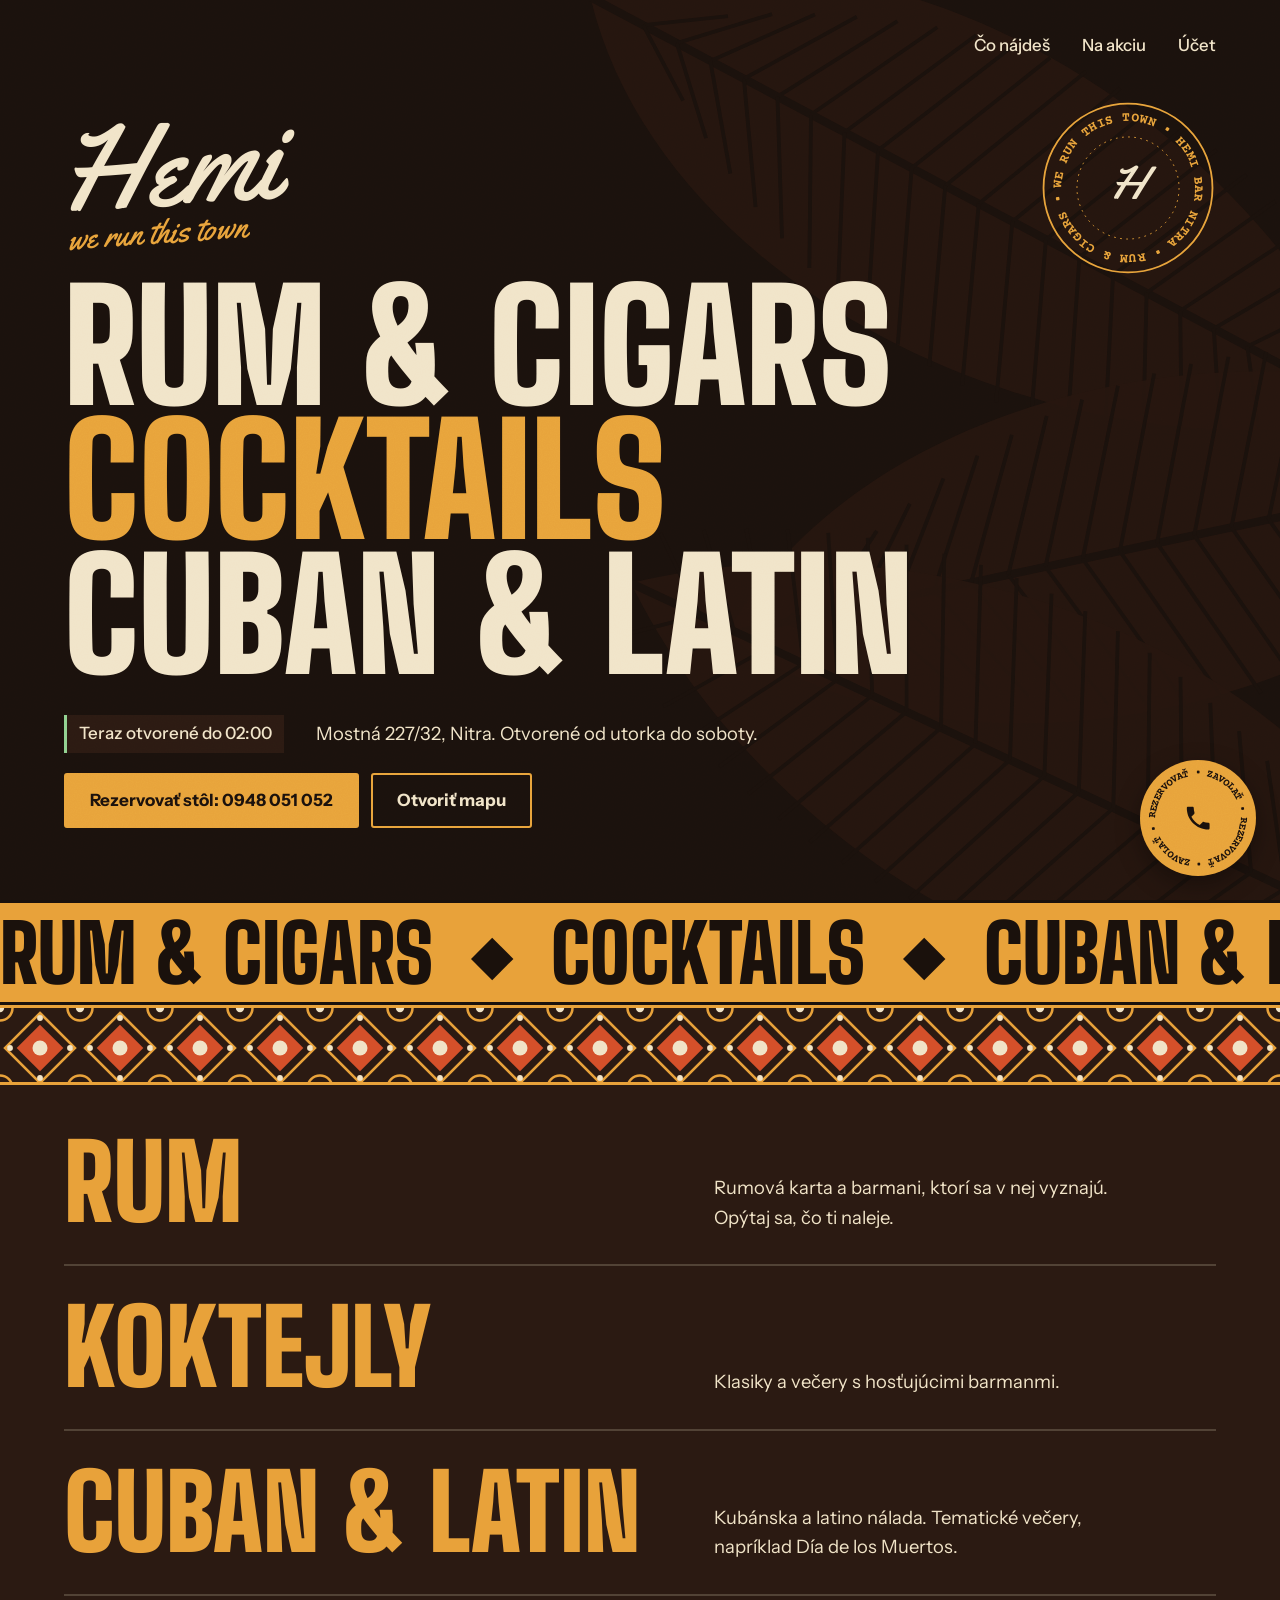
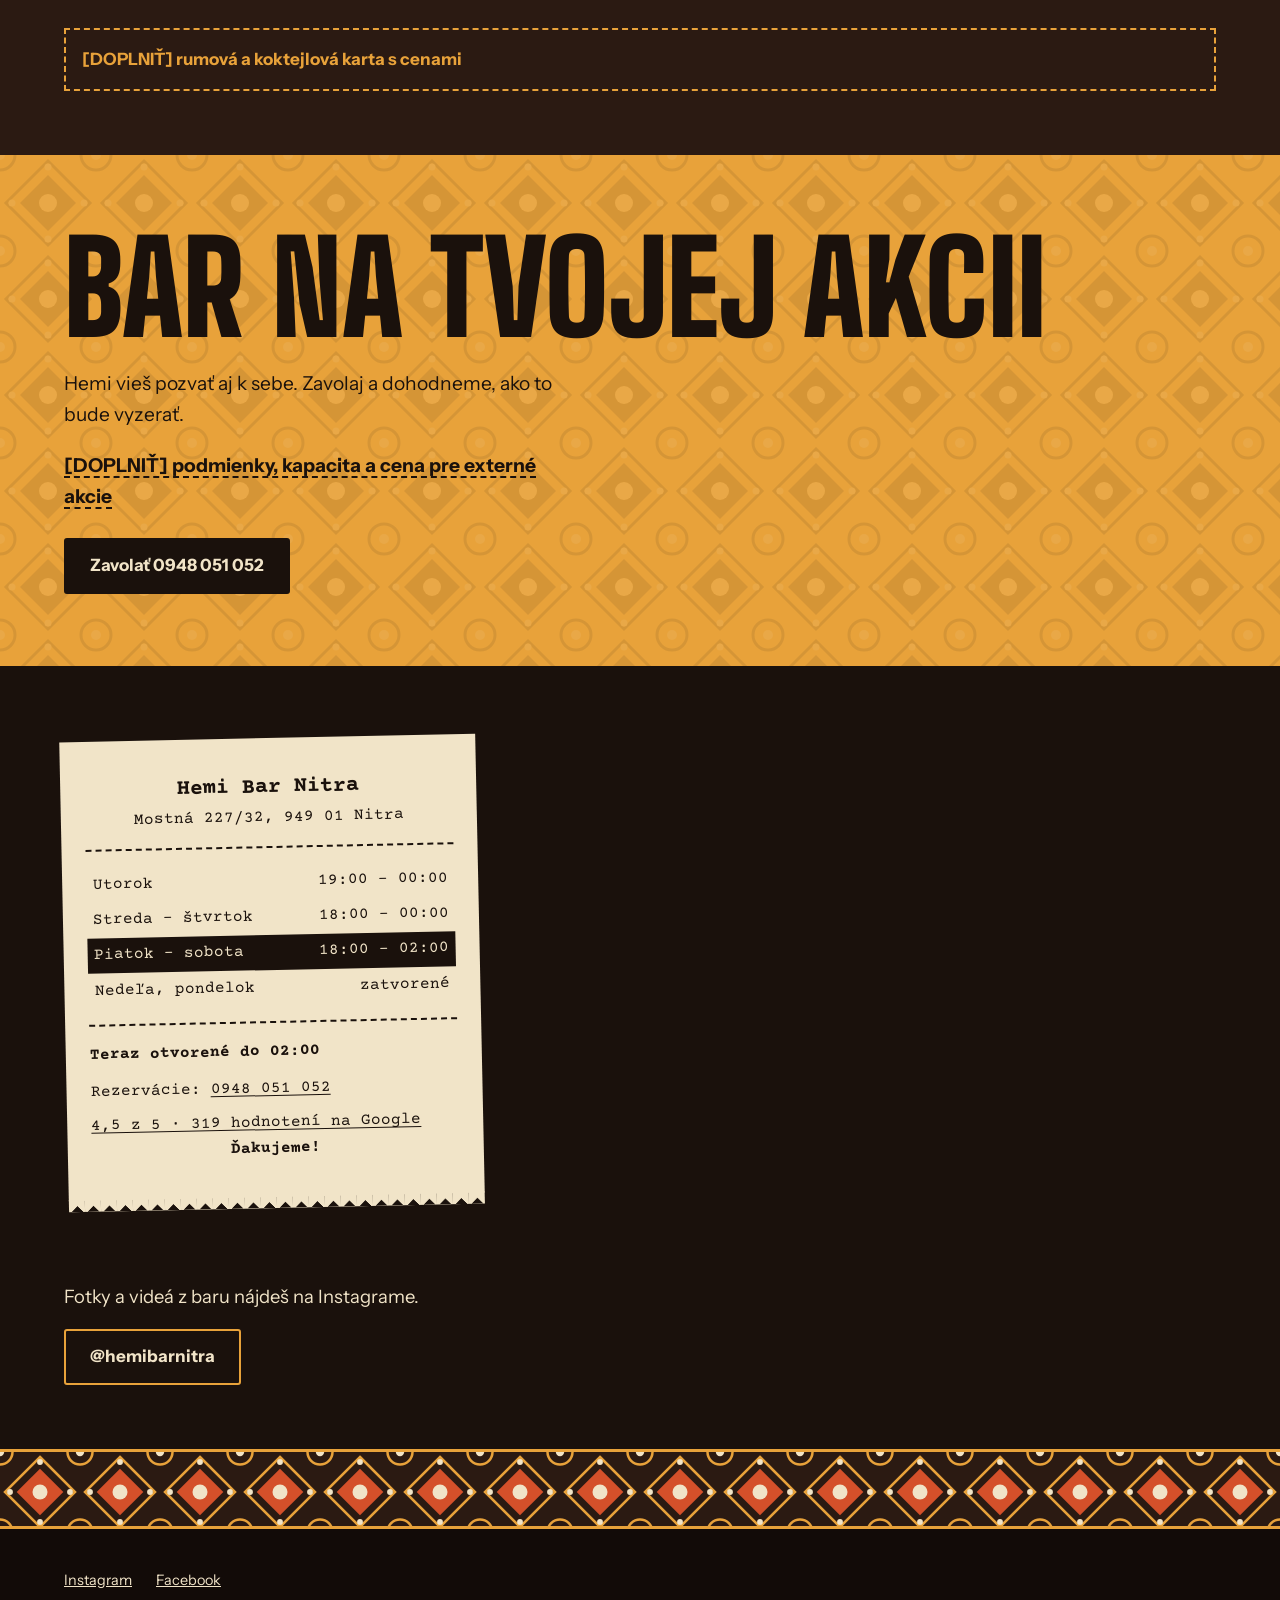
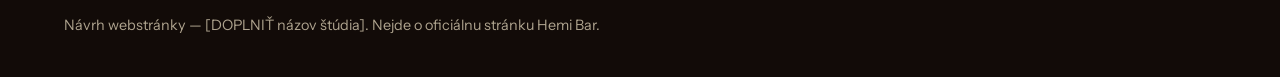
==== index.html @ 895ce1ed "Add Hemi Bar demo website Static HTML/CSS/JS demo site for Hemi Bar, Nitra: typographic poster hero," ====
<!doctype html>
<html lang="sk">
<head>
  <meta charset="utf-8">
  <meta name="viewport" content="width=device-width, initial-scale=1">
  <title>Hemi Bar Nitra | Rum, koktejly a kubánska atmosféra</title>
  <meta name="description" content="Hemi Bar na Mostnej ulici v Nitre. Rum, koktejly, kubánska a latino atmosféra. Otvorené od utorka do soboty, rezervácie na 0948 051 052.">
  <meta name="theme-color" content="#1a110c">
  <meta property="og:type" content="website">
  <meta property="og:locale" content="sk_SK">
  <meta property="og:title" content="Hemi Bar Nitra | Rum &amp; Cigars, Cocktails, Cuban &amp; Latin">
  <meta property="og:description" content="Mostná 227/32, Nitra. Rezervácie na 0948 051 052.">
  <link rel="preconnect" href="https://fonts.googleapis.com">
  <link rel="preconnect" href="https://fonts.gstatic.com" crossorigin>
  <link href="https://fonts.googleapis.com/css2?family=Big+Shoulders+Display:wght@800;900&family=Yellowtail&family=Courier+Prime:wght@400;700&family=Instrument+Sans:wght@400;500;700&display=swap" rel="stylesheet">
  <link rel="stylesheet" href="style.css">
  <link rel="stylesheet" href="motion.css">
  <script defer src="script.js"></script>
  <script defer src="motion.js"></script>
  <script type="application/ld+json">
  {
    "@context": "https://schema.org",
    "@type": "BarOrPub",
    "name": "Hemi Bar",
    "alternateName": "Bar Ernesto Hemingway",
    "telephone": "+421948051052",
    "priceRange": "5–30 €",
    "address": {
      "@type": "PostalAddress",
      "streetAddress": "Mostná 227/32",
      "postalCode": "949 01",
      "addressLocality": "Nitra",
      "addressCountry": "SK"
    },
    "geo": {
      "@type": "GeoCoordinates",
      "latitude": 48.3155273,
      "longitude": 18.0904256
    },
    "openingHoursSpecification": [
      { "@type": "OpeningHoursSpecification", "dayOfWeek": "Tuesday", "opens": "19:00", "closes": "00:00" },
      { "@type": "OpeningHoursSpecification", "dayOfWeek": ["Wednesday", "Thursday"], "opens": "18:00", "closes": "00:00" },
      { "@type": "OpeningHoursSpecification", "dayOfWeek": ["Friday", "Saturday"], "opens": "18:00", "closes": "02:00" }
    ],
    "sameAs": ["https://www.instagram.com/hemibarnitra/"]
  }
  </script>
</head>
<body>
  <a class="skip-link" href="#co">Preskočiť na obsah</a>

  <header class="topbar">
    <nav class="topbar-nav" aria-label="Hlavná navigácia">
      <a href="#co">Čo nájdeš</a>
      <a href="#akcia">Na akciu</a>
      <a href="#ucet">Účet</a>
    </nav>
  </header>

  <main id="top">
    <section class="poster">
      <img class="poster-leaf poster-leaf-a" src="assets/leaf.svg" width="330" height="200" alt="" aria-hidden="true">
      <img class="poster-leaf poster-leaf-b" src="assets/leaf.svg" width="330" height="200" alt="" aria-hidden="true">
      <img class="poster-leaf poster-leaf-c" src="assets/leaf.svg" width="330" height="200" alt="" aria-hidden="true">
      <svg class="badge" viewBox="0 0 200 200" aria-hidden="true" focusable="false">
        <defs>
          <path id="badge-circle" d="M100,100 m-76,0 a76,76 0 1,1 152,0 a76,76 0 1,1 -152,0"/>
        </defs>
        <circle cx="100" cy="100" r="96" fill="none" stroke="currentColor" stroke-width="2"/>
        <circle cx="100" cy="100" r="58" fill="none" stroke="currentColor" stroke-width="1" stroke-dasharray="2 5"/>
        <text class="badge-text"><textPath href="#badge-circle" textLength="470" lengthAdjust="spacing">we run this town • Hemi Bar Nitra • rum &amp; cigars •</textPath></text>
        <text class="badge-center" x="100" y="112" text-anchor="middle">H</text>
      </svg>
      <h1 class="poster-logo">Hemi<span class="poster-logo-sign">we run this town</span><span class="visually-hidden"> Bar Nitra</span></h1>
      <p class="poster-lines">
        <span>Rum &amp; Cigars</span>
        <span>Cocktails</span>
        <span>Cuban &amp; Latin</span>
      </p>
      <div class="poster-info">
        <p class="poster-status" data-open-status>Otváracie hodiny nižšie</p>
        <p class="poster-where">Mostná 227/32, Nitra. Otvorené od utorka do soboty.</p>
        <div class="actions">
          <a class="button button-amber" href="tel:+421948051052">Rezervovať stôl: 0948 051 052</a>
          <a class="button button-line" href="https://www.google.com/maps/search/?api=1&amp;query=Hemi+Bar+Mostná+227/32+Nitra" rel="noopener">Otvoriť mapu</a>
        </div>
      </div>
    </section>

    <div class="marquee" aria-hidden="true">
      <div class="marquee-track">
        <span>RUM &amp; CIGARS<i class="marquee-sep"></i>COCKTAILS<i class="marquee-sep"></i>CUBAN &amp; LATIN<i class="marquee-sep"></i>RUM &amp; CIGARS<i class="marquee-sep"></i>COCKTAILS<i class="marquee-sep"></i>CUBAN &amp; LATIN<i class="marquee-sep"></i></span>
        <span>RUM &amp; CIGARS<i class="marquee-sep"></i>COCKTAILS<i class="marquee-sep"></i>CUBAN &amp; LATIN<i class="marquee-sep"></i>RUM &amp; CIGARS<i class="marquee-sep"></i>COCKTAILS<i class="marquee-sep"></i>CUBAN &amp; LATIN<i class="marquee-sep"></i></span>
      </div>
    </div>

    <div class="tile-band" aria-hidden="true"></div>

    <section class="list" id="co">
      <h2 class="visually-hidden">Čo nájdeš v Hemi</h2>
      <article class="list-row" data-reveal>
        <h3>Rum</h3>
        <p>Rumová karta a barmani, ktorí sa v nej vyznajú. Opýtaj sa, čo ti naleje.</p>
      </article>
      <article class="list-row" data-reveal>
        <h3>Koktejly</h3>
        <p>Klasiky a večery s hosťujúcimi barmanmi.</p>
      </article>
      <article class="list-row" data-reveal>
        <h3>Cuban &amp; Latin</h3>
        <p>Kubánska a latino nálada. Tematické večery, napríklad Día de los Muertos.</p>
      </article>
      <p class="list-menu placeholder">[DOPLNIŤ] rumová a koktejlová karta s cenami</p>
    </section>

    <section class="event" id="akcia">
      <h2 data-reveal>Bar na tvojej akcii</h2>
      <p>Hemi vieš pozvať aj k sebe. Zavolaj a dohodneme, ako to bude vyzerať.</p>
      <p class="placeholder-on-amber">[DOPLNIŤ] podmienky, kapacita a cena pre externé akcie</p>
      <a class="button button-dark" href="tel:+421948051052">Zavolať 0948 051 052</a>
    </section>

    <section class="tab" id="ucet">
      <div class="receipt" data-reveal="fade" role="group" aria-label="Otváracie hodiny a kontakt">
        <p class="receipt-head">Hemi Bar Nitra</p>
        <p class="receipt-sub">Mostná 227/32, 949 01 Nitra</p>
        <dl class="hours">
          <div data-days="2"><dt>Utorok</dt><dd>19:00 – 00:00</dd></div>
          <div data-days="3 4"><dt>Streda – štvrtok</dt><dd>18:00 – 00:00</dd></div>
          <div data-days="5 6"><dt>Piatok – sobota</dt><dd>18:00 – 02:00</dd></div>
          <div data-days="0 1"><dt>Nedeľa, pondelok</dt><dd>zatvorené</dd></div>
        </dl>
        <p class="receipt-status" data-open-status>Otváracie hodiny vyššie</p>
        <p class="receipt-line">Rezervácie: <a href="tel:+421948051052">0948 051 052</a></p>
        <p class="receipt-line"><a href="https://www.google.com/maps/place/Hemi+Bar/@48.3155273,18.0904256,17z" rel="noopener">4,5 z 5 · 319 hodnotení na Google</a></p>
        <p class="receipt-thanks">Ďakujeme!</p>
      </div>
      <iframe class="map" title="Mapa: Hemi Bar, Mostná 227/32, Nitra" loading="lazy"
              src="https://www.google.com/maps?q=48.3155273,18.0904256&amp;z=17&amp;output=embed"></iframe>
    </section>

    <section class="gallery-note">
      <p>Fotky a videá z baru nájdeš na Instagrame.</p>
      <a class="button button-line" href="https://www.instagram.com/hemibarnitra/" rel="noopener">@hemibarnitra</a>
    </section>
  </main>

  <div class="tile-band" aria-hidden="true"></div>

  <footer class="footer">
    <p class="footer-social">
      <a href="https://www.instagram.com/hemibarnitra/" rel="noopener">Instagram</a>
      <a href="https://www.facebook.com/search/pages?q=Hemi%20bar%20Nitra" rel="noopener">Facebook</a>
    </p>
    <p class="footer-note">Návrh webstránky — [DOPLNIŤ názov štúdia]. Nejde o oficiálnu stránku Hemi Bar.</p>
  </footer>

  <a class="orb" href="tel:+421948051052" rel="noopener" aria-label="Zavolať a rezervovať stôl">
    <svg class="orb-ring" viewBox="0 0 120 120" aria-hidden="true" focusable="false">
      <defs>
        <path id="orb-path" d="M60,60 m-44,0 a44,44 0 1,1 88,0 a44,44 0 1,1 -88,0"/>
      </defs>
      <text><textPath href="#orb-path" textLength="270" lengthAdjust="spacing">Rezervovať • Zavolať • Rezervovať • Zavolať •</textPath></text>
    </svg>
    <svg class="orb-icon" viewBox="0 0 24 24" aria-hidden="true" focusable="false"><path d="M6.62 10.79c1.44 2.83 3.76 5.14 6.59 6.59l2.2-2.2c.27-.27.67-.36 1.02-.24 1.12.37 2.33.57 3.57.57.55 0 1 .45 1 1V20c0 .55-.45 1-1 1-9.39 0-17-7.61-17-17 0-.55.45-1 1-1h3.5c.55 0 1 .45 1 1 0 1.25.2 2.45.57 3.57.11.35.03.74-.25 1.02l-2.2 2.2z" fill="currentColor"/></svg>
  </a>

  <nav class="dock" aria-label="Rýchle akcie">
    <a class="button button-amber" href="tel:+421948051052">Zavolať a rezervovať</a>
    <a class="button button-line" href="https://www.google.com/maps/search/?api=1&amp;query=Hemi+Bar+Mostná+227/32+Nitra" rel="noopener">Mapa</a>
  </nav>
</body>
</html>
---- style.css ----
:root {
  --tobacco: #1a110c;
  --tobacco-deep: #120b08;
  --brick: #2b1a12;
  --amber: #e8a23a;
  --cream: #f1e4c8;
  --rum-red: #d4502a;
  --font-poster: "Big Shoulders Display", "Impact", sans-serif;
  --font-script: "Yellowtail", cursive;
  --font-type: "Courier Prime", "Courier New", monospace;
  --font-body: "Instrument Sans", "Segoe UI", sans-serif;
  --gutter: 1.25rem;
  --dock-height: 4.75rem;
}

*,
*::before,
*::after {
  box-sizing: border-box;
}

html {
  scroll-behavior: smooth;
  scroll-padding-top: 4rem;
}

body {
  margin: 0;
  padding-bottom: var(--dock-height);
  background: var(--tobacco);
  color: var(--cream);
  font-family: var(--font-body);
  font-size: 1.0625rem;
  line-height: 1.6;
}

a {
  color: inherit;
}

:focus-visible {
  outline: 3px solid var(--amber);
  outline-offset: 3px;
}

h1,
h2,
h3 {
  margin: 0;
  font-weight: 900;
}

h2,
h3 {
  font-family: var(--font-poster);
  line-height: 0.95;
  text-transform: uppercase;
}

p {
  margin: 0 0 1em;
}

.visually-hidden {
  position: absolute;
  width: 1px;
  height: 1px;
  overflow: hidden;
  clip-path: inset(50%);
  white-space: nowrap;
}

.skip-link {
  position: absolute;
  left: var(--gutter);
  top: -4rem;
  z-index: 20;
  padding: 0.75rem 1rem;
  background: var(--amber);
  color: var(--tobacco);
}

.skip-link:focus {
  top: 0.75rem;
}

.topbar {
  position: absolute;
  inset: 0 0 auto 0;
  z-index: 10;
  display: flex;
  align-items: center;
  justify-content: flex-end;
  padding: 1rem var(--gutter);
}

.topbar-nav {
  display: flex;
  gap: 1.1rem;
  font-weight: 500;
  font-size: 0.95rem;
}

.topbar-nav a {
  display: inline-block;
  padding: 0.5rem 0;
  text-decoration: none;
}

.topbar-nav a:hover {
  color: var(--amber);
}

.button {
  display: inline-flex;
  align-items: center;
  justify-content: center;
  min-height: 3.25rem;
  padding: 0.75rem 1.5rem;
  border: 2px solid var(--amber);
  border-radius: 3px;
  font-weight: 700;
  text-decoration: none;
  text-align: center;
  transition: background-color 0.2s, color 0.2s;
}

.button-amber {
  background: var(--amber);
  color: var(--tobacco);
}

.button-amber:hover {
  background: var(--cream);
  border-color: var(--cream);
}

.button-line {
  background: transparent;
  color: var(--cream);
}

.button-line:hover {
  background: var(--amber);
  color: var(--tobacco);
}

.button-dark {
  background: var(--tobacco);
  border-color: var(--tobacco);
  color: var(--cream);
}

.button-dark:hover {
  background: transparent;
  color: var(--tobacco);
}

.actions {
  display: flex;
  flex-wrap: wrap;
  gap: 0.75rem;
}

.poster {
  display: flex;
  flex-direction: column;
  justify-content: center;
  min-height: 100svh;
  padding: 5rem var(--gutter) 2rem;
}

.poster-logo {
  display: flex;
  flex-direction: column;
  align-self: flex-start;
  margin-bottom: 1.5rem;
  font-family: var(--font-script);
  font-size: clamp(4rem, min(14vw, 13vh), 8rem);
  font-weight: 400;
  line-height: 0.9;
  transform: rotate(-4deg);
  transform-origin: left bottom;
}

.poster-logo-sign {
  margin-left: 0.15em;
  font-size: 0.28em;
  color: var(--amber);
}

.poster-lines {
  display: flex;
  flex-direction: column;
  margin: 0;
  font-family: var(--font-poster);
  font-size: clamp(3.4rem, min(15.5vw, 17vh), 12rem);
  font-weight: 900;
  line-height: 0.88;
  text-transform: uppercase;
}

.poster-lines span {
  display: block;
  animation: slide-in 0.7s ease-out both;
}

.poster-lines span:nth-child(1) {
  color: var(--cream);
}

.poster-lines span:nth-child(2) {
  color: var(--amber);
  animation-delay: 0.12s;
}

.poster-lines span:nth-child(3) {
  color: var(--cream);
  animation-delay: 0.24s;
}

.poster-info {
  margin-top: 2rem;
}

.poster-status {
  display: inline-block;
  margin-bottom: 0.75rem;
  padding: 0.35rem 0.75rem;
  border-left: 3px solid var(--rum-red);
  background: var(--brick);
  font-weight: 500;
}

[data-open="true"] {
  border-left-color: #8fd18f;
}

.poster-where {
  max-width: 28rem;
  font-size: 1.15rem;
}

.poster .actions {
  display: none;
}

.list {
  padding: 1rem var(--gutter) 4rem;
  background: var(--brick);
}

.list-row {
  display: grid;
  gap: 0.5rem;
  padding: 2rem 0;
  border-bottom: 2px solid rgba(241, 228, 200, 0.2);
}

.list-row h3 {
  font-size: clamp(3.25rem, 13vw, 6.5rem);
  color: var(--amber);
}

.list-row p {
  max-width: 28rem;
  margin: 0;
  font-size: 1.15rem;
}

.placeholder,
.placeholder-on-amber {
  font-weight: 700;
}

.list-menu {
  margin: 2rem 0 0;
  padding: 1rem;
  border: 2px dashed var(--amber);
  color: var(--amber);
}

.event {
  padding: 4.5rem var(--gutter);
  background: var(--amber);
  color: var(--tobacco);
}

.event h2 {
  font-size: clamp(3.5rem, 14vw, 8rem);
}

.event p {
  max-width: 32rem;
  margin-top: 1.25rem;
  font-size: 1.2rem;
}

.placeholder-on-amber {
  font-size: 1rem;
  text-decoration: underline dashed;
  text-underline-offset: 0.25em;
}

.event .button {
  margin-top: 0.5rem;
}

.tab {
  display: grid;
  gap: 3.5rem;
  padding: 4.5rem var(--gutter) 3rem;
  background: var(--tobacco);
}

.receipt {
  position: relative;
  width: 100%;
  max-width: 26rem;
  padding: 2rem 1.5rem 2.25rem;
  background: var(--cream);
  color: var(--tobacco);
  font-family: var(--font-type);
  font-size: 0.9rem;
  transform: rotate(-1.2deg);
}

.receipt::after {
  content: "";
  position: absolute;
  top: calc(100% - 1px);
  left: 0;
  right: 0;
  height: 0.75rem;
  background:
    linear-gradient(135deg, var(--cream) 50%, transparent 50%) 0 0 / 1rem 0.75rem,
    linear-gradient(225deg, var(--cream) 50%, transparent 50%) 0 0 / 1rem 0.75rem;
}

.receipt p {
  margin: 0;
}

.receipt-head {
  font-weight: 700;
  font-size: 1.35rem;
  text-align: center;
}

.receipt-sub {
  padding-bottom: 1rem;
  border-bottom: 2px dashed var(--tobacco);
  text-align: center;
}

.hours {
  margin: 0;
  padding: 1rem 0;
  border-bottom: 2px dashed var(--tobacco);
}

.hours div {
  display: flex;
  justify-content: space-between;
  gap: 1rem;
  padding: 0.3rem 0.4rem;
}

.hours dt,
.hours dd {
  margin: 0;
}

.hours .is-today {
  background: var(--tobacco);
  color: var(--cream);
}

.receipt-status {
  padding: 1rem 0 0.25rem;
  font-weight: 700;
}

.receipt-status[data-open] {
  border-left: 0;
}

.receipt-line {
  padding-top: 0.5rem;
}

.receipt-line a {
  text-underline-offset: 0.2em;
}

.receipt-thanks {
  margin-top: 1.25rem;
  font-weight: 700;
  text-align: center;
}

.map {
  display: block;
  width: 100%;
  height: 22rem;
  border: 0;
  filter: sepia(0.5) saturate(0.8) brightness(0.9);
}

.gallery-note {
  padding: 1rem var(--gutter) 4rem;
  background: var(--tobacco);
}

.gallery-note p {
  font-size: 1.15rem;
}

.footer {
  padding: 2rem var(--gutter) 2.5rem;
  background: var(--tobacco-deep);
  font-size: 0.9rem;
}

.footer-social {
  display: flex;
  gap: 1.5rem;
}

.footer-social a {
  display: inline-block;
  padding: 0.5rem 0;
}

.footer-note {
  margin: 0.5rem 0 0;
  color: rgba(241, 228, 200, 0.7);
}

.dock {
  position: fixed;
  inset: auto 0 0 0;
  z-index: 15;
  display: grid;
  grid-template-columns: 1.6fr 1fr;
  gap: 0.75rem;
  padding: 0.75rem var(--gutter) calc(0.75rem + env(safe-area-inset-bottom));
  background: var(--tobacco-deep);
  border-top: 2px solid var(--amber);
}

@keyframes slide-in {
  from {
    opacity: 0;
    transform: translateX(-2rem);
  }
  to {
    opacity: 1;
    transform: none;
  }
}

@media (min-width: 48rem) {
  :root {
    --gutter: 3rem;
  }

  body {
    padding-bottom: 0;
  }

  .dock {
    display: none;
  }

  .topbar {
    padding-top: 1.5rem;
  }

  .receipt {
    font-size: 1rem;
  }

  .topbar-nav {
    gap: 2rem;
    font-size: 1.05rem;
  }

  .poster-info {
    display: grid;
    grid-template-columns: max-content 1fr;
    align-items: center;
    column-gap: 2rem;
  }

  .poster-status {
    margin-bottom: 0;
  }

  .poster-where {
    margin: 0;
  }

  .poster .actions {
    display: flex;
    grid-column: 1 / -1;
    margin-top: 1.25rem;
  }

  .list-row {
    grid-template-columns: minmax(0, 1.2fr) minmax(0, 1fr);
    align-items: end;
    gap: 3rem;
  }

  .tab {
    grid-template-columns: minmax(0, 26rem) minmax(0, 1fr);
    align-items: start;
    gap: 4rem;
  }

  .map {
    height: 30rem;
  }
}

@media (min-width: 75rem) {
  :root {
    --gutter: max(4rem, calc((100vw - 76rem) / 2));
  }
}

@media (prefers-reduced-motion: reduce) {
  html {
    scroll-behavior: auto;
  }

  .poster-lines span {
    animation: none;
  }

  .button {
    transition: none;
  }
}

body::after {
  content: "";
  position: fixed;
  inset: 0;
  z-index: 30;
  pointer-events: none;
  background: url("assets/grain.svg");
  opacity: 0.08;
  mix-blend-mode: overlay;
}

.poster {
  position: relative;
  overflow: hidden;
}

.poster > *:not(.poster-leaf):not(.badge) {
  position: relative;
  z-index: 1;
}

.poster-leaf {
  position: absolute;
  z-index: 0;
  width: 150vw;
  max-width: 62rem;
  height: auto;
  opacity: 0.9;
  pointer-events: none;
}

.poster-leaf-a {
  top: -6rem;
  right: -40vw;
  transform: rotate(28deg);
}

.poster-leaf-b {
  top: 28%;
  right: -62vw;
  transform: rotate(-12deg);
}

.poster-leaf-c {
  bottom: -8rem;
  right: -50vw;
  transform: rotate(205deg);
}

.badge {
  position: absolute;
  top: 5.25rem;
  right: var(--gutter);
  z-index: 2;
  width: clamp(6.5rem, 26vw, 11rem);
  height: auto;
  color: var(--amber);
  animation: spin 48s linear infinite;
}

.badge-text {
  fill: currentColor;
  font-family: var(--font-type);
  font-size: 15px;
  font-weight: 700;
  text-transform: uppercase;
}

.badge-center {
  fill: var(--cream);
  font-family: var(--font-script);
  font-size: 54px;
}

.tile-band {
  height: 4rem;
  background: url("assets/tile.svg") 0 0 / 64px 64px repeat-x;
  border-block: 3px solid var(--amber);
}

.list-row h3 {
  transition: color 0.25s, transform 0.25s;
}

.list-row:hover h3 {
  color: var(--cream);
  transform: translateX(0.5rem);
}

.event {
  position: relative;
  overflow: hidden;
}

.event::before {
  content: "";
  position: absolute;
  inset: 0;
  background: url("assets/tile-on-amber.svg") 0 0 / 96px 96px;
  opacity: 0.09;
  pointer-events: none;
}

.event > * {
  position: relative;
}

@keyframes spin {
  to {
    transform: rotate(360deg);
  }
}

@media (min-width: 48rem) {
  .poster-leaf {
    width: 70vw;
  }

  .poster-leaf-a {
    top: -4rem;
    right: -12vw;
  }

  .poster-leaf-b {
    top: 30%;
    right: -26vw;
  }

  .poster-leaf-c {
    bottom: -9rem;
    right: -16vw;
  }

  .badge {
    top: 6.25rem;
  }

  .tile-band {
    height: 5rem;
    background-size: 80px 80px;
  }
}

@media (prefers-reduced-motion: reduce) {
  .badge {
    animation: none;
  }

  .list-row h3 {
    transition: none;
  }
}

:root {
  --accent: var(--amber);
  --accent-ink: var(--tobacco);
  --accent-hover: var(--cream);
  --cursor-color: var(--amber);
  --orb-font: var(--font-type);
  --marquee-duration: 32s;
}

.marquee {
  padding: 0.35rem 0;
  border-block: 3px solid var(--tobacco);
  background: var(--amber);
  color: var(--tobacco);
}

.marquee-track span {
  font-family: var(--font-poster);
  font-size: clamp(2.25rem, 7vw, 5rem);
  font-weight: 900;
  line-height: 1.1;
  text-transform: uppercase;
}

.marquee-sep {
  display: inline-block;
  width: 0.38em;
  height: 0.38em;
  margin: 0 0.55em 0.12em;
  background: var(--tobacco);
  transform: rotate(45deg);
}

.receipt {
  --rest-transform: rotate(-1.2deg);
  transform: var(--rest-transform);
}

.badge {
  animation: none;
}
---- motion.css ----
.js [data-reveal] {
  opacity: 0;
  transform: translateY(1.5rem);
  transition: opacity 0.8s ease-out, transform 0.8s ease-out, clip-path 1.1s cubic-bezier(0.2, 0.7, 0.2, 1);
  transition-delay: calc(var(--reveal-order, 0) * 130ms);
}

.js [data-reveal="fade"] {
  transform: var(--rest-transform, none);
}

.js [data-reveal="wipe"] {
  opacity: 1;
  transform: var(--rest-transform, none);
  clip-path: inset(100% 0 0 0);
}

.js [data-reveal].is-revealed {
  opacity: 1;
  transform: var(--rest-transform, none);
}

.js [data-reveal="wipe"].is-revealed {
  clip-path: inset(0);
}

.cursor {
  position: fixed;
  top: 0;
  left: 0;
  z-index: 40;
  width: 2.25rem;
  height: 2.25rem;
  margin: -1.125rem 0 0 -1.125rem;
  border: 1.5px solid var(--cursor-color);
  border-radius: 50%;
  opacity: 0;
  pointer-events: none;
  transition: opacity 0.3s, width 0.25s, height 0.25s, margin 0.25s, background-color 0.25s;
}

.cursor::after {
  content: "";
  position: absolute;
  top: 50%;
  left: 50%;
  width: 0.3rem;
  height: 0.3rem;
  margin: -0.15rem 0 0 -0.15rem;
  border-radius: 50%;
  background: var(--cursor-color);
}

.has-custom-cursor,
.has-custom-cursor * {
  cursor: none;
}

.cursor.is-visible {
  opacity: 1;
}

.cursor.is-active {
  width: 4rem;
  height: 4rem;
  margin: -2rem 0 0 -2rem;
  background: color-mix(in srgb, var(--cursor-color) 20%, transparent);
}

.marquee {
  overflow: hidden;
  white-space: nowrap;
}

.marquee-track {
  display: flex;
  width: max-content;
  animation: marquee var(--marquee-duration, 45s) linear infinite;
}

.orb {
  display: none;
}

@keyframes marquee {
  to {
    transform: translateX(-50%);
  }
}

@keyframes orb-spin {
  to {
    transform: rotate(360deg);
  }
}

@media (min-width: 48rem) {
  .orb {
    position: fixed;
    right: 1.5rem;
    bottom: 1.5rem;
    z-index: 25;
    display: grid;
    place-items: center;
    width: 7.25rem;
    height: 7.25rem;
    border-radius: 50%;
    background: var(--accent);
    color: var(--accent-ink);
    text-decoration: none;
    box-shadow: 0 0.5rem 1.5rem rgba(0, 0, 0, 0.35);
    transition: background-color 0.2s;
  }

  .orb:hover {
    background: var(--accent-hover);
    color: var(--accent-hover-ink, var(--accent-ink));
  }

  .orb-ring {
    position: absolute;
    inset: 0;
    width: 100%;
    height: 100%;
    animation: orb-spin 22s linear infinite;
  }

  .orb-ring text {
    fill: currentColor;
    font-family: var(--orb-font);
    font-size: 11px;
    font-weight: 700;
    letter-spacing: 0.04em;
    text-transform: uppercase;
  }

  .orb-icon {
    position: relative;
    width: 1.9rem;
    height: 1.9rem;
  }
}

@media (prefers-reduced-motion: reduce) {
  .marquee-track,
  .orb-ring {
    animation: none;
  }

  .orb {
    transition: none;
  }
}
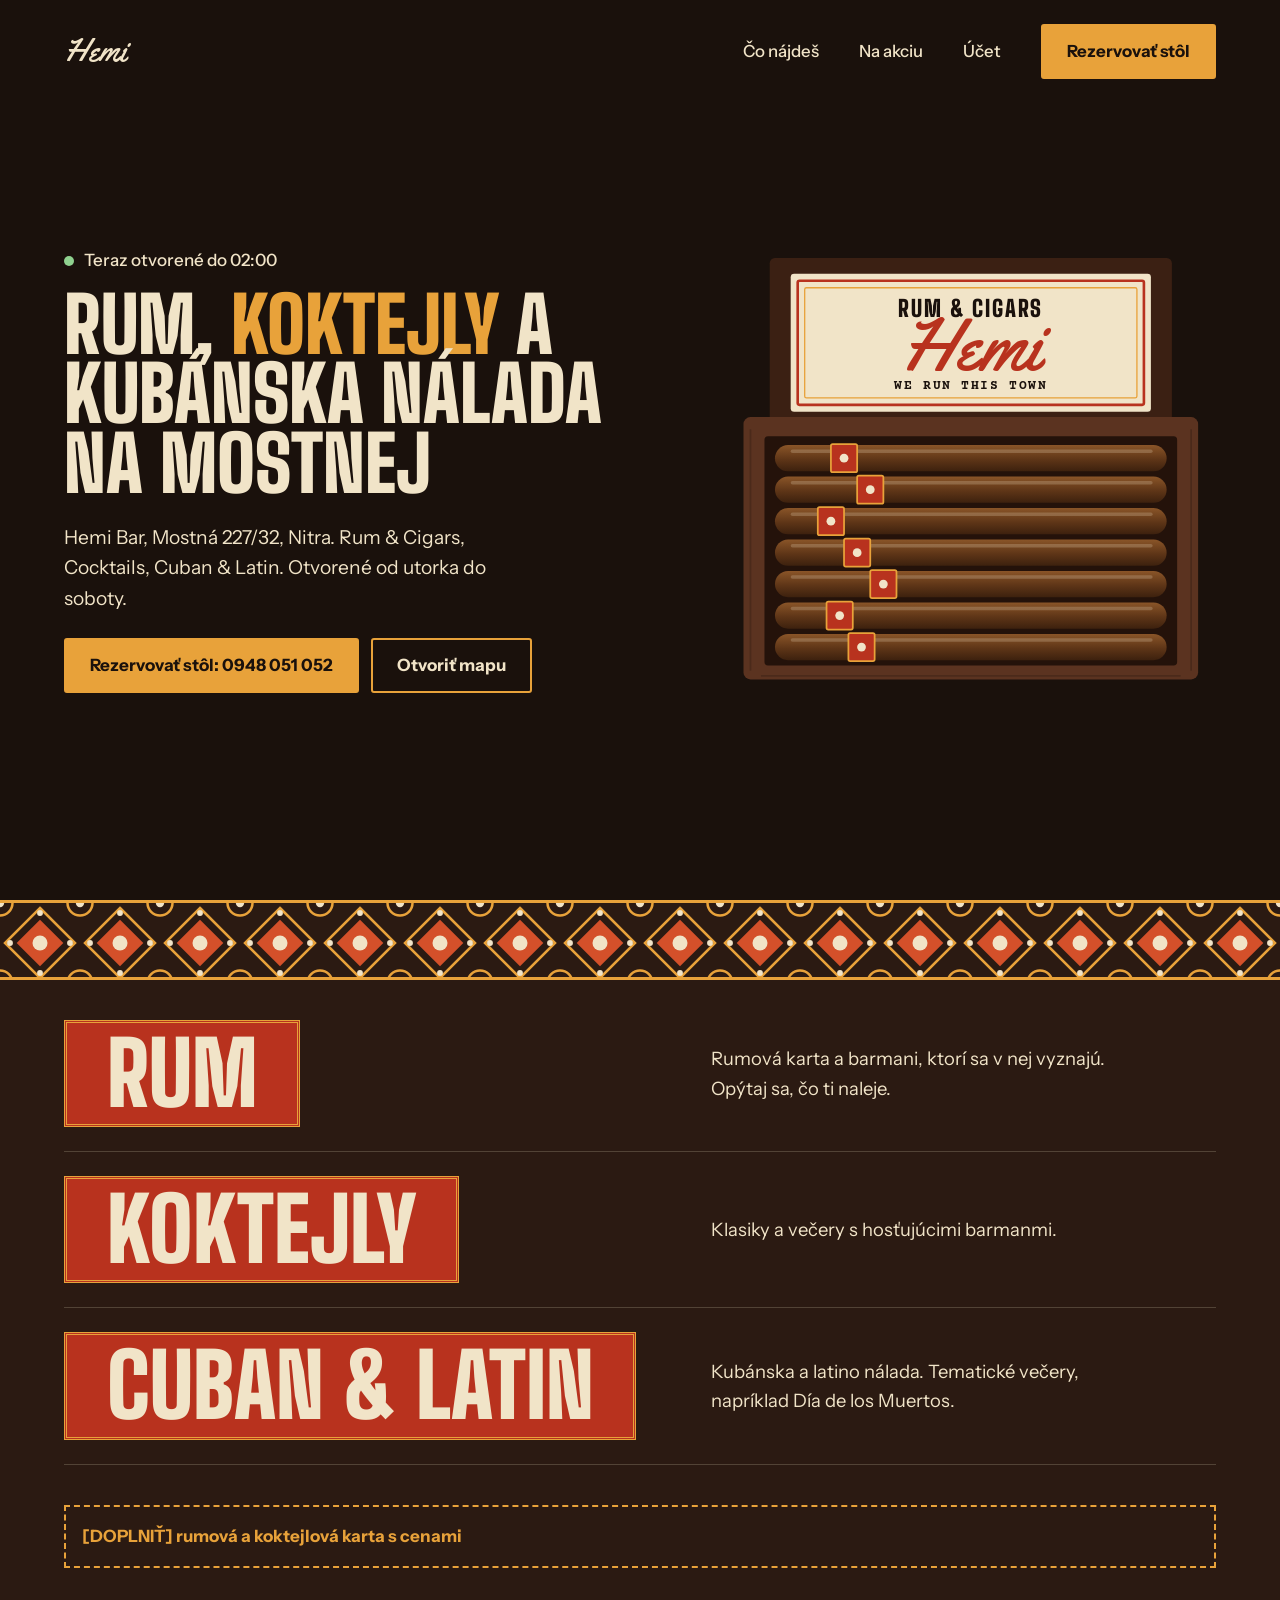
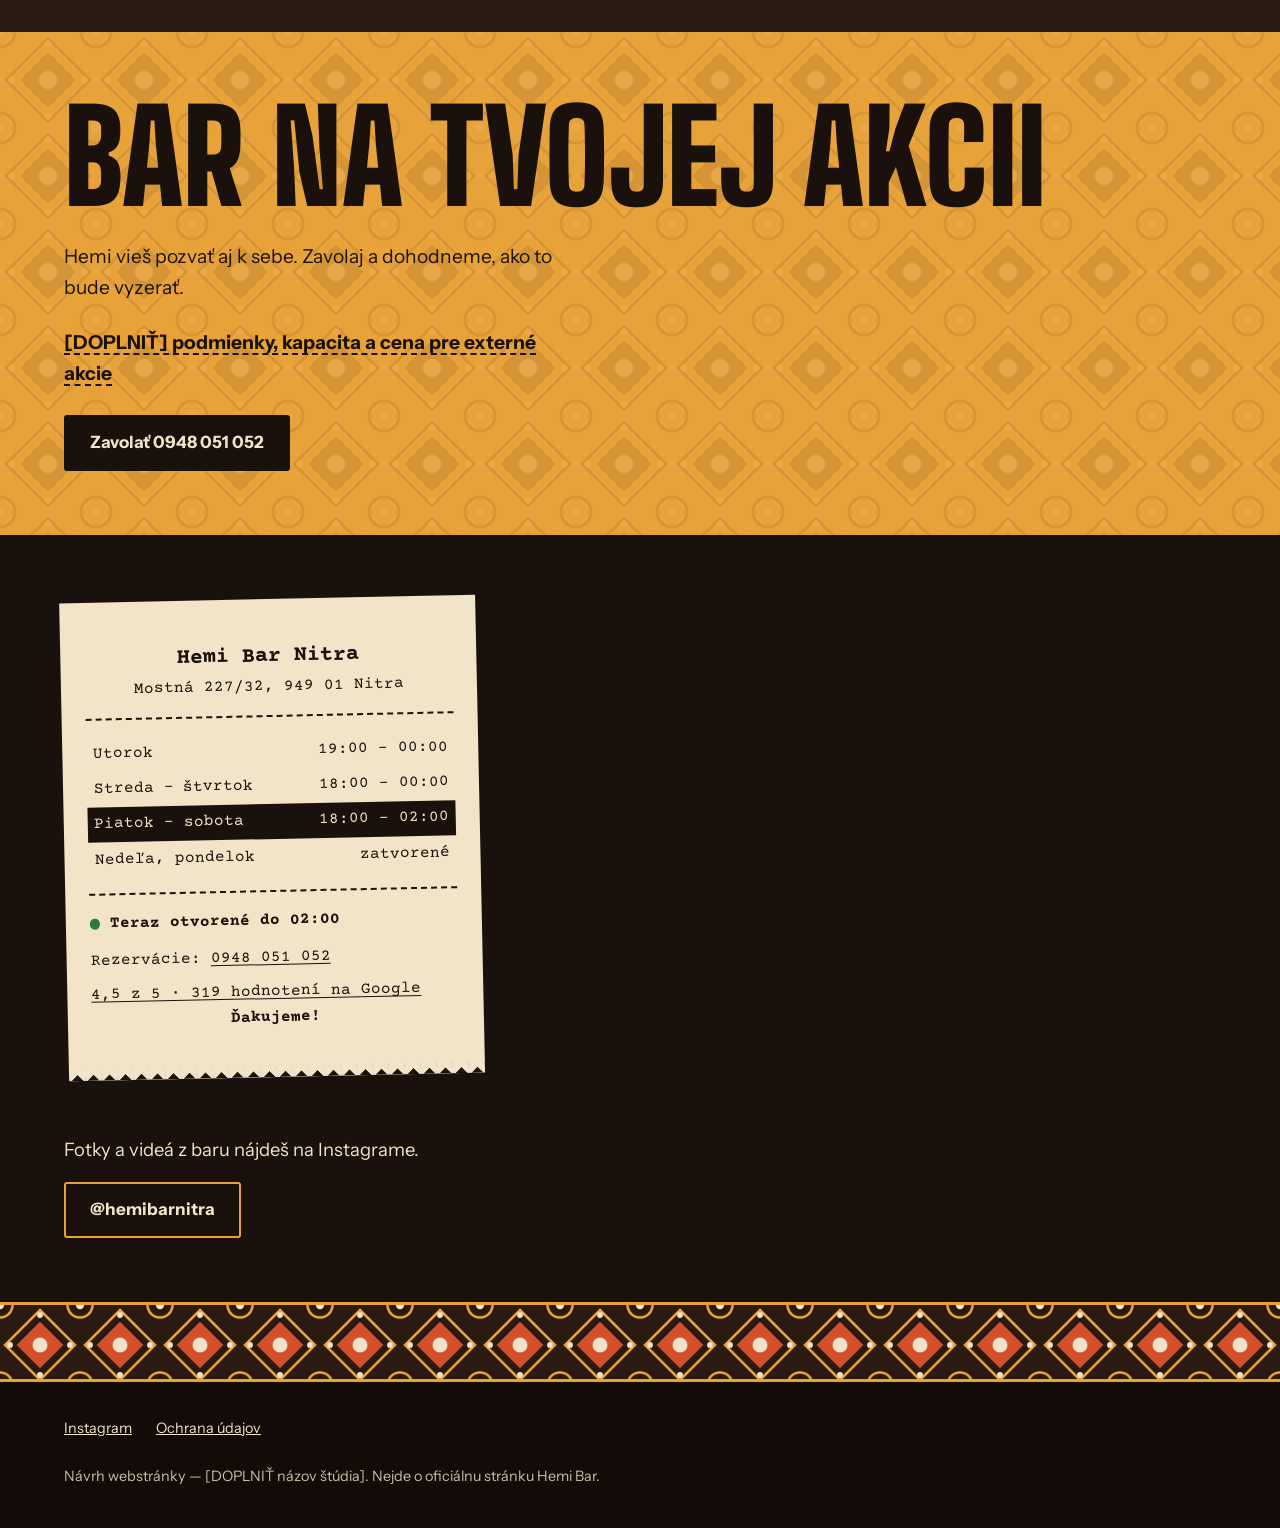
==== commit 0aa4f3d2: "Redo Hemi Bar site: cigar-box hero and band headings, remove cursor/orb/reveal effects, add 404, pri" ====
--- a/index.html
+++ b/index.html
@@ -10,13 +10,16 @@
   <meta property="og:locale" content="sk_SK">
   <meta property="og:title" content="Hemi Bar Nitra | Rum &amp; Cigars, Cocktails, Cuban &amp; Latin">
   <meta property="og:description" content="Mostná 227/32, Nitra. Rezervácie na 0948 051 052.">
+  <meta property="og:image" content="assets/og.jpg">
+  <meta property="og:image:width" content="1200">
+  <meta property="og:image:height" content="630">
+  <meta property="og:image:alt" content="Otvorená debnička na cigary s nápisom Hemi, we run this town">
+  <link rel="icon" href="assets/favicon.svg" type="image/svg+xml">
   <link rel="preconnect" href="https://fonts.googleapis.com">
   <link rel="preconnect" href="https://fonts.gstatic.com" crossorigin>
   <link href="https://fonts.googleapis.com/css2?family=Big+Shoulders+Display:wght@800;900&family=Yellowtail&family=Courier+Prime:wght@400;700&family=Instrument+Sans:wght@400;500;700&display=swap" rel="stylesheet">
   <link rel="stylesheet" href="style.css">
-  <link rel="stylesheet" href="motion.css">
   <script defer src="script.js"></script>
-  <script defer src="motion.js"></script>
   <script type="application/ld+json">
   {
     "@context": "https://schema.org",
@@ -50,78 +53,117 @@
   <a class="skip-link" href="#co">Preskočiť na obsah</a>
 
   <header class="topbar">
+    <a class="topbar-logo" href="#top" aria-label="Hemi Bar, začiatok stránky">Hemi</a>
     <nav class="topbar-nav" aria-label="Hlavná navigácia">
       <a href="#co">Čo nájdeš</a>
       <a href="#akcia">Na akciu</a>
       <a href="#ucet">Účet</a>
+      <a class="button button-amber topbar-book" href="tel:+421948051052">Rezervovať stôl</a>
     </nav>
   </header>
 
   <main id="top">
-    <section class="poster">
-      <img class="poster-leaf poster-leaf-a" src="assets/leaf.svg" width="330" height="200" alt="" aria-hidden="true">
-      <img class="poster-leaf poster-leaf-b" src="assets/leaf.svg" width="330" height="200" alt="" aria-hidden="true">
-      <img class="poster-leaf poster-leaf-c" src="assets/leaf.svg" width="330" height="200" alt="" aria-hidden="true">
-      <svg class="badge" viewBox="0 0 200 200" aria-hidden="true" focusable="false">
-        <defs>
-          <path id="badge-circle" d="M100,100 m-76,0 a76,76 0 1,1 152,0 a76,76 0 1,1 -152,0"/>
-        </defs>
-        <circle cx="100" cy="100" r="96" fill="none" stroke="currentColor" stroke-width="2"/>
-        <circle cx="100" cy="100" r="58" fill="none" stroke="currentColor" stroke-width="1" stroke-dasharray="2 5"/>
-        <text class="badge-text"><textPath href="#badge-circle" textLength="470" lengthAdjust="spacing">we run this town • Hemi Bar Nitra • rum &amp; cigars •</textPath></text>
-        <text class="badge-center" x="100" y="112" text-anchor="middle">H</text>
-      </svg>
-      <h1 class="poster-logo">Hemi<span class="poster-logo-sign">we run this town</span><span class="visually-hidden"> Bar Nitra</span></h1>
-      <p class="poster-lines">
-        <span>Rum &amp; Cigars</span>
-        <span>Cocktails</span>
-        <span>Cuban &amp; Latin</span>
-      </p>
-      <div class="poster-info">
-        <p class="poster-status" data-open-status>Otváracie hodiny nižšie</p>
-        <p class="poster-where">Mostná 227/32, Nitra. Otvorené od utorka do soboty.</p>
+    <section class="hero">
+      <div class="hero-copy">
+        <p class="status" data-open-status>Otváracie hodiny nižšie</p>
+        <h1 class="hero-title">Rum, <em>koktejly</em> a kubánska nálada na Mostnej</h1>
+        <p class="hero-lede">Hemi Bar, Mostná 227/32, Nitra. Rum &amp; Cigars, Cocktails, Cuban &amp; Latin. Otvorené od utorka do soboty.</p>
         <div class="actions">
           <a class="button button-amber" href="tel:+421948051052">Rezervovať stôl: 0948 051 052</a>
           <a class="button button-line" href="https://www.google.com/maps/search/?api=1&amp;query=Hemi+Bar+Mostná+227/32+Nitra" rel="noopener">Otvoriť mapu</a>
         </div>
       </div>
-    </section>
-
-    <div class="marquee" aria-hidden="true">
-      <div class="marquee-track">
-        <span>RUM &amp; CIGARS<i class="marquee-sep"></i>COCKTAILS<i class="marquee-sep"></i>CUBAN &amp; LATIN<i class="marquee-sep"></i>RUM &amp; CIGARS<i class="marquee-sep"></i>COCKTAILS<i class="marquee-sep"></i>CUBAN &amp; LATIN<i class="marquee-sep"></i></span>
-        <span>RUM &amp; CIGARS<i class="marquee-sep"></i>COCKTAILS<i class="marquee-sep"></i>CUBAN &amp; LATIN<i class="marquee-sep"></i>RUM &amp; CIGARS<i class="marquee-sep"></i>COCKTAILS<i class="marquee-sep"></i>CUBAN &amp; LATIN<i class="marquee-sep"></i></span>
-      </div>
-    </div>
+      <svg class="cigar-box" viewBox="0 0 560 500" role="img" aria-label="Otvorená debnička na cigary s nápisom Hemi, we run this town a siedmimi cigarami s červenými páskami">
+        <defs>
+          <linearGradient id="cigar-leaf" x1="0" y1="0" x2="0" y2="1">
+            <stop offset="0" stop-color="#8a5528"/>
+            <stop offset="0.55" stop-color="#5e3517"/>
+            <stop offset="1" stop-color="#3d210e"/>
+          </linearGradient>
+        </defs>
+        <rect class="cigar-box-lid" x="50" y="8" width="460" height="196" rx="6"/>
+        <rect class="cigar-box-label" x="74" y="26" width="412" height="158" rx="4"/>
+        <rect class="cigar-box-frame" x="82" y="34" width="396" height="142" rx="2"/>
+        <rect class="cigar-box-frame-inner" x="90" y="42" width="380" height="126" rx="2"/>
+        <text class="cigar-box-tagline" x="280" y="76" text-anchor="middle">Rum &amp; Cigars</text>
+        <text class="cigar-box-logo" x="280" y="136" text-anchor="middle">Hemi</text>
+        <text class="cigar-box-sign" x="280" y="158" text-anchor="middle">we run this town</text>
+        <rect class="cigar-box-body" x="20" y="190" width="520" height="300" rx="8"/>
+        <path class="cigar-box-grain" d="M28 204V480M532 204V480M40 486H520"/>
+        <rect class="cigar-box-tray" x="44" y="212" width="472" height="262" rx="4"/>
+        <g>
+          <rect class="cigar-body" x="56" y="222" width="448" height="30" rx="15"/>
+          <rect class="cigar-shine" x="74" y="227" width="414" height="4" rx="2"/>
+          <rect class="cigar-band" x="120" y="221" width="30" height="32" rx="2"/>
+          <circle class="cigar-band-dot" cx="135" cy="237" r="5"/>
+        </g>
+        <g>
+          <rect class="cigar-body" x="56" y="258" width="448" height="30" rx="15"/>
+          <rect class="cigar-shine" x="74" y="263" width="414" height="4" rx="2"/>
+          <rect class="cigar-band" x="150" y="257" width="30" height="32" rx="2"/>
+          <circle class="cigar-band-dot" cx="165" cy="273" r="5"/>
+        </g>
+        <g>
+          <rect class="cigar-body" x="56" y="294" width="448" height="30" rx="15"/>
+          <rect class="cigar-shine" x="74" y="299" width="414" height="4" rx="2"/>
+          <rect class="cigar-band" x="105" y="293" width="30" height="32" rx="2"/>
+          <circle class="cigar-band-dot" cx="120" cy="309" r="5"/>
+        </g>
+        <g>
+          <rect class="cigar-body" x="56" y="330" width="448" height="30" rx="15"/>
+          <rect class="cigar-shine" x="74" y="335" width="414" height="4" rx="2"/>
+          <rect class="cigar-band" x="135" y="329" width="30" height="32" rx="2"/>
+          <circle class="cigar-band-dot" cx="150" cy="345" r="5"/>
+        </g>
+        <g>
+          <rect class="cigar-body" x="56" y="366" width="448" height="30" rx="15"/>
+          <rect class="cigar-shine" x="74" y="371" width="414" height="4" rx="2"/>
+          <rect class="cigar-band" x="165" y="365" width="30" height="32" rx="2"/>
+          <circle class="cigar-band-dot" cx="180" cy="381" r="5"/>
+        </g>
+        <g>
+          <rect class="cigar-body" x="56" y="402" width="448" height="30" rx="15"/>
+          <rect class="cigar-shine" x="74" y="407" width="414" height="4" rx="2"/>
+          <rect class="cigar-band" x="115" y="401" width="30" height="32" rx="2"/>
+          <circle class="cigar-band-dot" cx="130" cy="417" r="5"/>
+        </g>
+        <g>
+          <rect class="cigar-body" x="56" y="438" width="448" height="30" rx="15"/>
+          <rect class="cigar-shine" x="74" y="443" width="414" height="4" rx="2"/>
+          <rect class="cigar-band" x="140" y="437" width="30" height="32" rx="2"/>
+          <circle class="cigar-band-dot" cx="155" cy="453" r="5"/>
+        </g>
+      </svg>
+    </section>
 
     <div class="tile-band" aria-hidden="true"></div>
 
     <section class="list" id="co">
       <h2 class="visually-hidden">Čo nájdeš v Hemi</h2>
-      <article class="list-row" data-reveal>
-        <h3>Rum</h3>
+      <article class="list-row">
+        <h3 class="band">Rum</h3>
         <p>Rumová karta a barmani, ktorí sa v nej vyznajú. Opýtaj sa, čo ti naleje.</p>
       </article>
-      <article class="list-row" data-reveal>
-        <h3>Koktejly</h3>
+      <article class="list-row">
+        <h3 class="band">Koktejly</h3>
         <p>Klasiky a večery s hosťujúcimi barmanmi.</p>
       </article>
-      <article class="list-row" data-reveal>
-        <h3>Cuban &amp; Latin</h3>
+      <article class="list-row">
+        <h3 class="band">Cuban &amp; Latin</h3>
         <p>Kubánska a latino nálada. Tematické večery, napríklad Día de los Muertos.</p>
       </article>
       <p class="list-menu placeholder">[DOPLNIŤ] rumová a koktejlová karta s cenami</p>
     </section>
 
     <section class="event" id="akcia">
-      <h2 data-reveal>Bar na tvojej akcii</h2>
+      <h2>Bar na tvojej akcii</h2>
       <p>Hemi vieš pozvať aj k sebe. Zavolaj a dohodneme, ako to bude vyzerať.</p>
       <p class="placeholder-on-amber">[DOPLNIŤ] podmienky, kapacita a cena pre externé akcie</p>
       <a class="button button-dark" href="tel:+421948051052">Zavolať 0948 051 052</a>
     </section>
 
     <section class="tab" id="ucet">
-      <div class="receipt" data-reveal="fade" role="group" aria-label="Otváracie hodiny a kontakt">
+      <div class="receipt" role="group" aria-label="Otváracie hodiny a kontakt">
         <p class="receipt-head">Hemi Bar Nitra</p>
         <p class="receipt-sub">Mostná 227/32, 949 01 Nitra</p>
         <dl class="hours">
@@ -130,7 +172,7 @@
           <div data-days="5 6"><dt>Piatok – sobota</dt><dd>18:00 – 02:00</dd></div>
           <div data-days="0 1"><dt>Nedeľa, pondelok</dt><dd>zatvorené</dd></div>
         </dl>
-        <p class="receipt-status" data-open-status>Otváracie hodiny vyššie</p>
+        <p class="status receipt-status" data-open-status>Otváracie hodiny vyššie</p>
         <p class="receipt-line">Rezervácie: <a href="tel:+421948051052">0948 051 052</a></p>
         <p class="receipt-line"><a href="https://www.google.com/maps/place/Hemi+Bar/@48.3155273,18.0904256,17z" rel="noopener">4,5 z 5 · 319 hodnotení na Google</a></p>
         <p class="receipt-thanks">Ďakujeme!</p>
@@ -148,25 +190,15 @@
   <div class="tile-band" aria-hidden="true"></div>
 
   <footer class="footer">
-    <p class="footer-social">
+    <p class="footer-links">
       <a href="https://www.instagram.com/hemibarnitra/" rel="noopener">Instagram</a>
-      <a href="https://www.facebook.com/search/pages?q=Hemi%20bar%20Nitra" rel="noopener">Facebook</a>
+      <a href="ochrana-udajov.html">Ochrana údajov</a>
     </p>
     <p class="footer-note">Návrh webstránky — [DOPLNIŤ názov štúdia]. Nejde o oficiálnu stránku Hemi Bar.</p>
   </footer>
 
-  <a class="orb" href="tel:+421948051052" rel="noopener" aria-label="Zavolať a rezervovať stôl">
-    <svg class="orb-ring" viewBox="0 0 120 120" aria-hidden="true" focusable="false">
-      <defs>
-        <path id="orb-path" d="M60,60 m-44,0 a44,44 0 1,1 88,0 a44,44 0 1,1 -88,0"/>
-      </defs>
-      <text><textPath href="#orb-path" textLength="270" lengthAdjust="spacing">Rezervovať • Zavolať • Rezervovať • Zavolať •</textPath></text>
-    </svg>
-    <svg class="orb-icon" viewBox="0 0 24 24" aria-hidden="true" focusable="false"><path d="M6.62 10.79c1.44 2.83 3.76 5.14 6.59 6.59l2.2-2.2c.27-.27.67-.36 1.02-.24 1.12.37 2.33.57 3.57.57.55 0 1 .45 1 1V20c0 .55-.45 1-1 1-9.39 0-17-7.61-17-17 0-.55.45-1 1-1h3.5c.55 0 1 .45 1 1 0 1.25.2 2.45.57 3.57.11.35.03.74-.25 1.02l-2.2 2.2z" fill="currentColor"/></svg>
-  </a>
-
   <nav class="dock" aria-label="Rýchle akcie">
-    <a class="button button-amber" href="tel:+421948051052">Zavolať a rezervovať</a>
+    <a class="button button-amber" href="tel:+421948051052">Rezervovať stôl</a>
     <a class="button button-line" href="https://www.google.com/maps/search/?api=1&amp;query=Hemi+Bar+Mostná+227/32+Nitra" rel="noopener">Mapa</a>
   </nav>
 </body>
--- a/style.css
+++ b/style.css
@@ -2,15 +2,25 @@
   --tobacco: #1a110c;
   --tobacco-deep: #120b08;
   --brick: #2b1a12;
+  --cedar: #5b3320;
   --amber: #e8a23a;
   --cream: #f1e4c8;
-  --rum-red: #d4502a;
+  --cream-muted: rgba(241, 228, 200, 0.82);
+  --band-red: #b8321e;
+  --status-open: #8fd18f;
   --font-poster: "Big Shoulders Display", "Impact", sans-serif;
   --font-script: "Yellowtail", cursive;
   --font-type: "Courier Prime", "Courier New", monospace;
   --font-body: "Instrument Sans", "Segoe UI", sans-serif;
+  --space-1: 0.5rem;
+  --space-2: 1rem;
+  --space-3: 1.5rem;
+  --space-4: 2.5rem;
+  --space-5: 4rem;
+  --space-6: 6rem;
   --gutter: 1.25rem;
   --dock-height: 4.75rem;
+  --radius-button: 3px;
 }
 
 *,
@@ -75,7 +85,7 @@
   left: var(--gutter);
   top: -4rem;
   z-index: 20;
-  padding: 0.75rem 1rem;
+  padding: 0.75rem var(--space-2);
   background: var(--amber);
   color: var(--tobacco);
 }
@@ -90,25 +100,40 @@
   z-index: 10;
   display: flex;
   align-items: center;
-  justify-content: flex-end;
-  padding: 1rem var(--gutter);
+  justify-content: space-between;
+  gap: var(--space-3);
+  padding: var(--space-2) var(--gutter);
+}
+
+.topbar-logo {
+  padding: 0.4rem 0;
+  font-family: var(--font-script);
+  font-size: 2rem;
+  line-height: 1;
+  text-decoration: none;
 }
 
 .topbar-nav {
   display: flex;
+  align-items: center;
   gap: 1.1rem;
+  font-size: 0.95rem;
   font-weight: 500;
-  font-size: 0.95rem;
-}
-
-.topbar-nav a {
+}
+
+.topbar-nav a:not(.button) {
   display: inline-block;
-  padding: 0.5rem 0;
+  padding: 0.7rem 0;
   text-decoration: none;
 }
 
-.topbar-nav a:hover {
+.topbar-nav a:not(.button):hover {
   color: var(--amber);
+}
+
+.topbar-nav .topbar-book {
+  display: none;
+  min-height: 2.75rem;
 }
 
 .button {
@@ -116,13 +141,13 @@
   align-items: center;
   justify-content: center;
   min-height: 3.25rem;
-  padding: 0.75rem 1.5rem;
+  padding: 0.75rem var(--space-3);
   border: 2px solid var(--amber);
-  border-radius: 3px;
+  border-radius: var(--radius-button);
   font-weight: 700;
   text-decoration: none;
   text-align: center;
-  transition: background-color 0.2s, color 0.2s;
+  transition: background-color 0.2s, color 0.2s, border-color 0.2s;
 }
 
 .button-amber {
@@ -162,104 +187,172 @@
   gap: 0.75rem;
 }
 
-.poster {
-  display: flex;
-  flex-direction: column;
-  justify-content: center;
+.status {
+  display: inline-flex;
+  align-items: center;
+  gap: 0.6rem;
+  margin: 0 0 var(--space-2);
+  font-weight: 500;
+}
+
+.status::before {
+  content: "";
+  flex: none;
+  width: 0.65rem;
+  height: 0.65rem;
+  border-radius: 50%;
+  background: var(--band-red);
+}
+
+.status[data-open="true"]::before {
+  background: var(--status-open);
+}
+
+.hero {
+  display: grid;
+  gap: var(--space-4);
+  align-items: center;
   min-height: 100svh;
-  padding: 5rem var(--gutter) 2rem;
-}
-
-.poster-logo {
-  display: flex;
-  flex-direction: column;
-  align-self: flex-start;
-  margin-bottom: 1.5rem;
+  padding: 5.5rem var(--gutter) var(--space-5);
+  background: var(--tobacco);
+}
+
+.hero-title {
+  max-width: 40rem;
+  margin-bottom: var(--space-3);
+  font-family: var(--font-poster);
+  font-size: clamp(3.25rem, 15vw, 7.5rem);
+  line-height: 0.9;
+  text-transform: uppercase;
+}
+
+.hero-title em {
+  color: var(--amber);
+  font-style: normal;
+}
+
+.hero-lede {
+  max-width: 28rem;
+  margin-bottom: var(--space-3);
+  font-size: 1.2rem;
+}
+
+.hero .actions {
+  display: none;
+}
+
+.cigar-box {
+  width: min(100%, 34rem);
+  height: auto;
+  justify-self: center;
+}
+
+.cigar-box-lid {
+  fill: #3b2013;
+}
+
+.cigar-box-label {
+  fill: var(--cream);
+}
+
+.cigar-box-frame {
+  fill: none;
+  stroke: var(--band-red);
+  stroke-width: 3;
+}
+
+.cigar-box-frame-inner {
+  fill: none;
+  stroke: var(--amber);
+  stroke-width: 1.5;
+}
+
+.cigar-box-logo {
+  fill: var(--band-red);
   font-family: var(--font-script);
-  font-size: clamp(4rem, min(14vw, 13vh), 8rem);
-  font-weight: 400;
-  line-height: 0.9;
-  transform: rotate(-4deg);
-  transform-origin: left bottom;
-}
-
-.poster-logo-sign {
-  margin-left: 0.15em;
-  font-size: 0.28em;
-  color: var(--amber);
-}
-
-.poster-lines {
-  display: flex;
-  flex-direction: column;
-  margin: 0;
+  font-size: 84px;
+}
+
+.cigar-box-sign {
+  fill: var(--tobacco);
+  font-family: var(--font-type);
+  font-size: 15px;
+  font-weight: 700;
+  letter-spacing: 0.12em;
+  text-transform: uppercase;
+}
+
+.cigar-box-tagline {
+  fill: var(--tobacco);
   font-family: var(--font-poster);
-  font-size: clamp(3.4rem, min(15.5vw, 17vh), 12rem);
+  font-size: 26px;
   font-weight: 900;
-  line-height: 0.88;
+  letter-spacing: 0.08em;
   text-transform: uppercase;
 }
 
-.poster-lines span {
-  display: block;
-  animation: slide-in 0.7s ease-out both;
-}
-
-.poster-lines span:nth-child(1) {
-  color: var(--cream);
-}
-
-.poster-lines span:nth-child(2) {
-  color: var(--amber);
-  animation-delay: 0.12s;
-}
-
-.poster-lines span:nth-child(3) {
-  color: var(--cream);
-  animation-delay: 0.24s;
-}
-
-.poster-info {
-  margin-top: 2rem;
-}
-
-.poster-status {
-  display: inline-block;
-  margin-bottom: 0.75rem;
-  padding: 0.35rem 0.75rem;
-  border-left: 3px solid var(--rum-red);
-  background: var(--brick);
-  font-weight: 500;
-}
-
-[data-open="true"] {
-  border-left-color: #8fd18f;
-}
-
-.poster-where {
-  max-width: 28rem;
-  font-size: 1.15rem;
-}
-
-.poster .actions {
-  display: none;
+.cigar-box-body {
+  fill: var(--cedar);
+}
+
+.cigar-box-tray {
+  fill: #24120a;
+}
+
+.cigar-box-grain {
+  fill: none;
+  stroke: rgba(0, 0, 0, 0.18);
+  stroke-width: 2;
+}
+
+.cigar-body {
+  fill: url("#cigar-leaf");
+}
+
+.cigar-shine {
+  fill: rgba(241, 228, 200, 0.22);
+}
+
+.cigar-cap {
+  fill: #3a1f0f;
+}
+
+.cigar-band {
+  fill: var(--band-red);
+  stroke: var(--amber);
+  stroke-width: 2;
+}
+
+.cigar-band-dot {
+  fill: var(--cream);
+}
+
+.tile-band {
+  height: 4rem;
+  background: url("assets/tile.svg") 0 0 / 64px 64px repeat-x;
+  border-block: 3px solid var(--amber);
 }
 
 .list {
-  padding: 1rem var(--gutter) 4rem;
+  padding: var(--space-2) var(--gutter) var(--space-5);
   background: var(--brick);
 }
 
 .list-row {
   display: grid;
-  gap: 0.5rem;
-  padding: 2rem 0;
-  border-bottom: 2px solid rgba(241, 228, 200, 0.2);
-}
-
-.list-row h3 {
-  font-size: clamp(3.25rem, 13vw, 6.5rem);
-  color: var(--amber);
+  gap: var(--space-2);
+  align-items: center;
+  padding: var(--space-3) 0;
+  border-bottom: 1px solid rgba(241, 228, 200, 0.2);
+}
+
+.band {
+  justify-self: start;
+  padding: 0.1em 0.45em;
+  border: 3px double var(--amber);
+  background: var(--band-red);
+  color: var(--cream);
+  font-size: clamp(2.75rem, 11vw, 5.5rem);
 }
 
 .list-row p {
@@ -274,16 +367,31 @@
 }
 
 .list-menu {
-  margin: 2rem 0 0;
-  padding: 1rem;
+  margin: var(--space-4) 0 0;
+  padding: var(--space-2);
   border: 2px dashed var(--amber);
   color: var(--amber);
 }
 
 .event {
-  padding: 4.5rem var(--gutter);
+  position: relative;
+  padding: var(--space-5) var(--gutter);
   background: var(--amber);
   color: var(--tobacco);
+  overflow: hidden;
+}
+
+.event::before {
+  content: "";
+  position: absolute;
+  inset: 0;
+  background: url("assets/tile-on-amber.svg") 0 0 / 96px 96px;
+  opacity: 0.09;
+  pointer-events: none;
+}
+
+.event > * {
+  position: relative;
 }
 
 .event h2 {
@@ -292,7 +400,7 @@
 
 .event p {
   max-width: 32rem;
-  margin-top: 1.25rem;
+  margin-top: var(--space-3);
   font-size: 1.2rem;
 }
 
@@ -303,13 +411,13 @@
 }
 
 .event .button {
-  margin-top: 0.5rem;
+  margin-top: var(--space-1);
 }
 
 .tab {
   display: grid;
-  gap: 3.5rem;
-  padding: 4.5rem var(--gutter) 3rem;
+  gap: var(--space-5);
+  padding: var(--space-5) var(--gutter) var(--space-4);
   background: var(--tobacco);
 }
 
@@ -317,7 +425,7 @@
   position: relative;
   width: 100%;
   max-width: 26rem;
-  padding: 2rem 1.5rem 2.25rem;
+  padding: var(--space-4) var(--space-3) 2.25rem;
   background: var(--cream);
   color: var(--tobacco);
   font-family: var(--font-type);
@@ -342,27 +450,27 @@
 }
 
 .receipt-head {
+  font-size: 1.35rem;
   font-weight: 700;
-  font-size: 1.35rem;
   text-align: center;
 }
 
 .receipt-sub {
-  padding-bottom: 1rem;
+  padding-bottom: var(--space-2);
   border-bottom: 2px dashed var(--tobacco);
   text-align: center;
 }
 
 .hours {
   margin: 0;
-  padding: 1rem 0;
+  padding: var(--space-2) 0;
   border-bottom: 2px dashed var(--tobacco);
 }
 
 .hours div {
   display: flex;
   justify-content: space-between;
-  gap: 1rem;
+  gap: var(--space-2);
   padding: 0.3rem 0.4rem;
 }
 
@@ -377,16 +485,20 @@
 }
 
 .receipt-status {
-  padding: 1rem 0 0.25rem;
+  padding: var(--space-2) 0 0.25rem;
   font-weight: 700;
 }
 
-.receipt-status[data-open] {
-  border-left: 0;
+.receipt-status::before {
+  background: var(--tobacco);
+}
+
+.receipt-status[data-open="true"]::before {
+  background: #2d7a3a;
 }
 
 .receipt-line {
-  padding-top: 0.5rem;
+  padding-top: var(--space-1);
 }
 
 .receipt-line a {
@@ -408,7 +520,7 @@
 }
 
 .gallery-note {
-  padding: 1rem var(--gutter) 4rem;
+  padding: var(--space-2) var(--gutter) var(--space-5);
   background: var(--tobacco);
 }
 
@@ -417,24 +529,25 @@
 }
 
 .footer {
-  padding: 2rem var(--gutter) 2.5rem;
+  padding: var(--space-3) var(--gutter) var(--space-4);
   background: var(--tobacco-deep);
   font-size: 0.9rem;
 }
 
-.footer-social {
+.footer-links {
   display: flex;
-  gap: 1.5rem;
-}
-
-.footer-social a {
+  flex-wrap: wrap;
+  gap: var(--space-3);
+}
+
+.footer-links a {
   display: inline-block;
-  padding: 0.5rem 0;
+  padding: 0.7rem 0;
 }
 
 .footer-note {
-  margin: 0.5rem 0 0;
-  color: rgba(241, 228, 200, 0.7);
+  margin: var(--space-1) 0 0;
+  color: var(--cream-muted);
 }
 
 .dock {
@@ -449,17 +562,6 @@
   border-top: 2px solid var(--amber);
 }
 
-@keyframes slide-in {
-  from {
-    opacity: 0;
-    transform: translateX(-2rem);
-  }
-  to {
-    opacity: 1;
-    transform: none;
-  }
-}
-
 @media (min-width: 48rem) {
   :root {
     --gutter: 3rem;
@@ -474,53 +576,54 @@
   }
 
   .topbar {
-    padding-top: 1.5rem;
+    padding-top: var(--space-3);
+  }
+
+  .topbar-nav {
+    gap: var(--space-4);
+    font-size: 1.05rem;
+  }
+
+  .topbar-nav .topbar-book {
+    display: inline-flex;
+  }
+
+  .hero {
+    grid-template-columns: minmax(0, 1.1fr) minmax(0, 0.9fr);
+    gap: var(--space-5);
+    padding-top: 6.5rem;
+  }
+
+  .hero .actions {
+    display: flex;
+  }
+
+  .hero-title {
+    font-size: clamp(4rem, 6vw, 6.25rem);
+  }
+
+  .list-row {
+    grid-template-columns: minmax(0, 1.2fr) minmax(0, 1fr);
+    gap: var(--space-4);
   }
 
   .receipt {
     font-size: 1rem;
-  }
-
-  .topbar-nav {
-    gap: 2rem;
-    font-size: 1.05rem;
-  }
-
-  .poster-info {
-    display: grid;
-    grid-template-columns: max-content 1fr;
-    align-items: center;
-    column-gap: 2rem;
-  }
-
-  .poster-status {
-    margin-bottom: 0;
-  }
-
-  .poster-where {
-    margin: 0;
-  }
-
-  .poster .actions {
-    display: flex;
-    grid-column: 1 / -1;
-    margin-top: 1.25rem;
-  }
-
-  .list-row {
-    grid-template-columns: minmax(0, 1.2fr) minmax(0, 1fr);
-    align-items: end;
-    gap: 3rem;
   }
 
   .tab {
     grid-template-columns: minmax(0, 26rem) minmax(0, 1fr);
     align-items: start;
-    gap: 4rem;
+    gap: var(--space-5);
   }
 
   .map {
     height: 30rem;
+  }
+
+  .tile-band {
+    height: 5rem;
+    background-size: 80px 80px;
   }
 }
 
@@ -535,206 +638,7 @@
     scroll-behavior: auto;
   }
 
-  .poster-lines span {
-    animation: none;
-  }
-
   .button {
     transition: none;
   }
 }
-
-body::after {
-  content: "";
-  position: fixed;
-  inset: 0;
-  z-index: 30;
-  pointer-events: none;
-  background: url("assets/grain.svg");
-  opacity: 0.08;
-  mix-blend-mode: overlay;
-}
-
-.poster {
-  position: relative;
-  overflow: hidden;
-}
-
-.poster > *:not(.poster-leaf):not(.badge) {
-  position: relative;
-  z-index: 1;
-}
-
-.poster-leaf {
-  position: absolute;
-  z-index: 0;
-  width: 150vw;
-  max-width: 62rem;
-  height: auto;
-  opacity: 0.9;
-  pointer-events: none;
-}
-
-.poster-leaf-a {
-  top: -6rem;
-  right: -40vw;
-  transform: rotate(28deg);
-}
-
-.poster-leaf-b {
-  top: 28%;
-  right: -62vw;
-  transform: rotate(-12deg);
-}
-
-.poster-leaf-c {
-  bottom: -8rem;
-  right: -50vw;
-  transform: rotate(205deg);
-}
-
-.badge {
-  position: absolute;
-  top: 5.25rem;
-  right: var(--gutter);
-  z-index: 2;
-  width: clamp(6.5rem, 26vw, 11rem);
-  height: auto;
-  color: var(--amber);
-  animation: spin 48s linear infinite;
-}
-
-.badge-text {
-  fill: currentColor;
-  font-family: var(--font-type);
-  font-size: 15px;
-  font-weight: 700;
-  text-transform: uppercase;
-}
-
-.badge-center {
-  fill: var(--cream);
-  font-family: var(--font-script);
-  font-size: 54px;
-}
-
-.tile-band {
-  height: 4rem;
-  background: url("assets/tile.svg") 0 0 / 64px 64px repeat-x;
-  border-block: 3px solid var(--amber);
-}
-
-.list-row h3 {
-  transition: color 0.25s, transform 0.25s;
-}
-
-.list-row:hover h3 {
-  color: var(--cream);
-  transform: translateX(0.5rem);
-}
-
-.event {
-  position: relative;
-  overflow: hidden;
-}
-
-.event::before {
-  content: "";
-  position: absolute;
-  inset: 0;
-  background: url("assets/tile-on-amber.svg") 0 0 / 96px 96px;
-  opacity: 0.09;
-  pointer-events: none;
-}
-
-.event > * {
-  position: relative;
-}
-
-@keyframes spin {
-  to {
-    transform: rotate(360deg);
-  }
-}
-
-@media (min-width: 48rem) {
-  .poster-leaf {
-    width: 70vw;
-  }
-
-  .poster-leaf-a {
-    top: -4rem;
-    right: -12vw;
-  }
-
-  .poster-leaf-b {
-    top: 30%;
-    right: -26vw;
-  }
-
-  .poster-leaf-c {
-    bottom: -9rem;
-    right: -16vw;
-  }
-
-  .badge {
-    top: 6.25rem;
-  }
-
-  .tile-band {
-    height: 5rem;
-    background-size: 80px 80px;
-  }
-}
-
-@media (prefers-reduced-motion: reduce) {
-  .badge {
-    animation: none;
-  }
-
-  .list-row h3 {
-    transition: none;
-  }
-}
-
-:root {
-  --accent: var(--amber);
-  --accent-ink: var(--tobacco);
-  --accent-hover: var(--cream);
-  --cursor-color: var(--amber);
-  --orb-font: var(--font-type);
-  --marquee-duration: 32s;
-}
-
-.marquee {
-  padding: 0.35rem 0;
-  border-block: 3px solid var(--tobacco);
-  background: var(--amber);
-  color: var(--tobacco);
-}
-
-.marquee-track span {
-  font-family: var(--font-poster);
-  font-size: clamp(2.25rem, 7vw, 5rem);
-  font-weight: 900;
-  line-height: 1.1;
-  text-transform: uppercase;
-}
-
-.marquee-sep {
-  display: inline-block;
-  width: 0.38em;
-  height: 0.38em;
-  margin: 0 0.55em 0.12em;
-  background: var(--tobacco);
-  transform: rotate(45deg);
-}
-
-.receipt {
-  --rest-transform: rotate(-1.2deg);
-  transform: var(--rest-transform);
-}
-
-.badge {
-  animation: none;
-}
